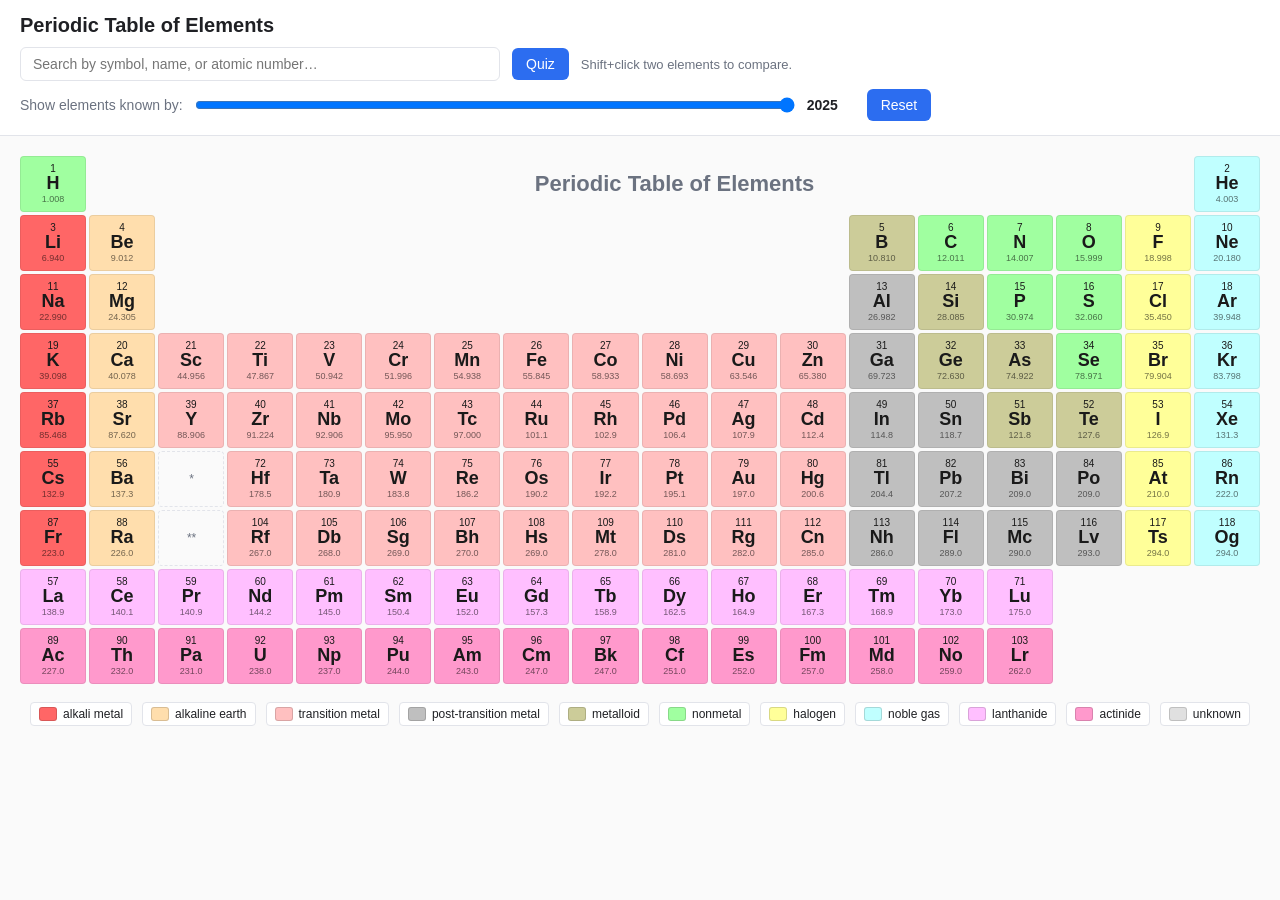
==== docs/index.html @ 4c55292b "chore: move static site from web/ to docs/ for GitHub Pages GitHub Pages "Deploy from branch" only a" ====
<!DOCTYPE html>
<html lang="en">
<head>
<meta charset="UTF-8">
<meta name="viewport" content="width=device-width, initial-scale=1.0">
<title>Periodic Table of Elements</title>
<link rel="stylesheet" href="style.css">
</head>
<body>
  <header>
    <h1>Periodic Table of Elements</h1>
    <div class="toolbar">
      <input id="search" type="text" placeholder="Search by symbol, name, or atomic number…" autocomplete="off">
      <button id="quiz-btn">Quiz</button>
      <span class="hint">Shift+click two elements to compare.</span>
    </div>
    <div class="timeline">
      <label for="year">Show elements known by:</label>
      <input id="year" type="range" min="1600" max="2025" value="2025">
      <span id="year-label">2025</span>
      <button id="year-reset">Reset</button>
    </div>
  </header>

  <main>
    <div id="grid" aria-label="Periodic table grid"></div>
    <div id="legend" aria-label="Category legend"></div>
  </main>

  <!-- Element detail modal -->
  <div id="detail-modal" class="modal" hidden>
    <div class="modal-card">
      <button class="close" data-close="detail-modal" aria-label="Close">×</button>
      <h2 id="detail-title">—</h2>
      <dl id="detail-fields"></dl>
      <button id="show-atom">Show atom</button>
    </div>
  </div>

  <!-- Atom visualization modal -->
  <div id="atom-modal" class="modal" hidden>
    <div class="modal-card atom-card">
      <button class="close" data-close="atom-modal" aria-label="Close">×</button>
      <h2 id="atom-title">Atom</h2>
      <canvas id="atom-canvas" width="600" height="600" aria-label="Bohr atom diagram"></canvas>
    </div>
  </div>

  <!-- Comparison modal -->
  <div id="compare-modal" class="modal" hidden>
    <div class="modal-card wide">
      <button class="close" data-close="compare-modal" aria-label="Close">×</button>
      <h2>Compare elements</h2>
      <table id="compare-table"></table>
    </div>
  </div>

  <!-- Quiz modal -->
  <div id="quiz-modal" class="modal" hidden>
    <div class="modal-card">
      <button class="close" data-close="quiz-modal" aria-label="Close">×</button>
      <h2>Quiz — Find the Element</h2>
      <p>Click the element shown below on the grid.</p>
      <p id="quiz-prompt" class="prompt">Press Start</p>
      <p id="quiz-timer">0.0 s</p>
      <p id="quiz-score">Score: 0 / 0</p>
      <button id="quiz-action">Start</button>
    </div>
  </div>

  <script src="app.js"></script>
</body>
</html>
---- docs/style.css ----
:root {
  --bg: #fafafa;
  --card-bg: #ffffff;
  --text: #1f2024;
  --muted: #6b7280;
  --border: #e2e4ea;
  --accent: #2c6df0;
  --accent-fg: #ffffff;
  --diff: #d35400;
}

* { box-sizing: border-box; }

html, body {
  margin: 0;
  padding: 0;
  background: var(--bg);
  color: var(--text);
  font-family: -apple-system, BlinkMacSystemFont, "Segoe UI", Roboto, "Helvetica Neue", Arial, sans-serif;
  font-size: 14px;
}

header {
  background: var(--card-bg);
  padding: 14px 20px;
  border-bottom: 1px solid var(--border);
  position: sticky;
  top: 0;
  z-index: 5;
}

h1 {
  margin: 0 0 10px 0;
  font-size: 20px;
}

.toolbar {
  display: flex;
  align-items: center;
  gap: 12px;
  margin-bottom: 8px;
  flex-wrap: wrap;
}

#search {
  flex: 1 1 360px;
  max-width: 480px;
  padding: 8px 12px;
  border: 1px solid var(--border);
  border-radius: 6px;
  font-size: 14px;
}

button {
  cursor: pointer;
  background: var(--accent);
  color: var(--accent-fg);
  border: none;
  border-radius: 6px;
  padding: 8px 14px;
  font-size: 14px;
}

button:hover { filter: brightness(1.05); }

.hint { color: var(--muted); font-size: 13px; }

.timeline {
  display: flex;
  align-items: center;
  gap: 10px;
  flex-wrap: wrap;
}

.timeline label { color: var(--muted); }

#year { flex: 1 1 320px; max-width: 600px; }

#year-label {
  display: inline-block;
  min-width: 50px;
  font-weight: 600;
}

main {
  padding: 20px;
}

#grid {
  display: grid;
  grid-template-columns: repeat(18, minmax(46px, 1fr));
  grid-template-rows: repeat(9, auto);
  gap: 3px;
  max-width: 1400px;
  margin: 0 auto;
}

.cell {
  position: relative;
  padding: 4px 2px;
  border-radius: 4px;
  text-align: center;
  cursor: pointer;
  color: #1a1a1a;
  user-select: none;
  border: 1px solid rgba(0,0,0,0.08);
  transition: transform 80ms ease, box-shadow 80ms ease;
  min-height: 56px;
  display: flex;
  flex-direction: column;
  justify-content: center;
  font-size: 12px;
}

.cell:hover {
  transform: translateY(-1px);
  box-shadow: 0 2px 6px rgba(0,0,0,0.18);
  z-index: 1;
}

.cell.dim { opacity: 0.18; }
.cell.hidden { visibility: hidden; }

.cell .z { font-size: 10px; line-height: 1; }
.cell .sym { font-size: 18px; font-weight: 700; line-height: 1.1; }
.cell .mass { font-size: 9px; color: rgba(0,0,0,0.55); }

.cell.compare-pick {
  outline: 3px solid #111;
  outline-offset: -3px;
}

.cell.flash-correct { background: #2ecc71 !important; }
.cell.flash-wrong { background: #e74c3c !important; }

.placeholder {
  background: transparent;
  border: 1px dashed var(--border);
  display: flex;
  align-items: center;
  justify-content: center;
  color: var(--muted);
  font-style: italic;
}

.title-banner {
  grid-column: 3 / span 15;
  grid-row: 1;
  align-self: center;
  text-align: center;
  font-size: 22px;
  font-weight: 700;
  color: var(--muted);
}

#legend {
  margin-top: 18px;
  display: flex;
  flex-wrap: wrap;
  gap: 10px;
  justify-content: center;
}

.legend-item {
  display: flex;
  align-items: center;
  gap: 6px;
  padding: 4px 8px;
  border-radius: 4px;
  border: 1px solid var(--border);
  background: var(--card-bg);
  font-size: 12px;
}

.legend-swatch {
  width: 18px;
  height: 14px;
  border-radius: 3px;
  border: 1px solid rgba(0,0,0,0.15);
}

/* Modals */
.modal {
  position: fixed;
  inset: 0;
  background: rgba(0,0,0,0.45);
  display: flex;
  align-items: center;
  justify-content: center;
  padding: 20px;
  z-index: 10;
}

.modal[hidden] { display: none; }

.modal-card {
  background: var(--card-bg);
  border-radius: 8px;
  padding: 22px 26px;
  min-width: 320px;
  max-width: 92vw;
  max-height: 92vh;
  overflow: auto;
  box-shadow: 0 10px 40px rgba(0,0,0,0.25);
  position: relative;
}

.modal-card.wide { min-width: 520px; }
.modal-card.atom-card { min-width: 620px; }

.modal-card h2 { margin: 0 0 14px 0; }

.modal-card .close {
  position: absolute;
  top: 8px; right: 12px;
  background: transparent;
  color: var(--muted);
  font-size: 24px;
  padding: 4px 8px;
}

.modal-card dl {
  display: grid;
  grid-template-columns: max-content 1fr;
  gap: 6px 18px;
  margin: 0 0 14px 0;
}

.modal-card dt { color: var(--muted); }
.modal-card dd { margin: 0; }

#compare-table {
  border-collapse: collapse;
  width: 100%;
}

#compare-table th, #compare-table td {
  padding: 6px 12px;
  border-bottom: 1px solid var(--border);
  text-align: left;
}

#compare-table tr.differs td:not(.label) { color: var(--diff); }
#compare-table td.delta { font-weight: 600; }

.prompt {
  font-size: 18px;
  font-weight: 700;
  margin: 6px 0;
}

#atom-canvas {
  display: block;
  margin: 0 auto;
  background: #ffffff;
  border-radius: 4px;
  border: 1px solid var(--border);
}

@media (max-width: 900px) {
  #grid { grid-template-columns: repeat(18, minmax(28px, 1fr)); }
  .cell { min-height: 38px; padding: 2px; }
  .cell .sym { font-size: 13px; }
  .cell .z { font-size: 8px; }
  .cell .mass { display: none; }
  h1 { font-size: 16px; }
}
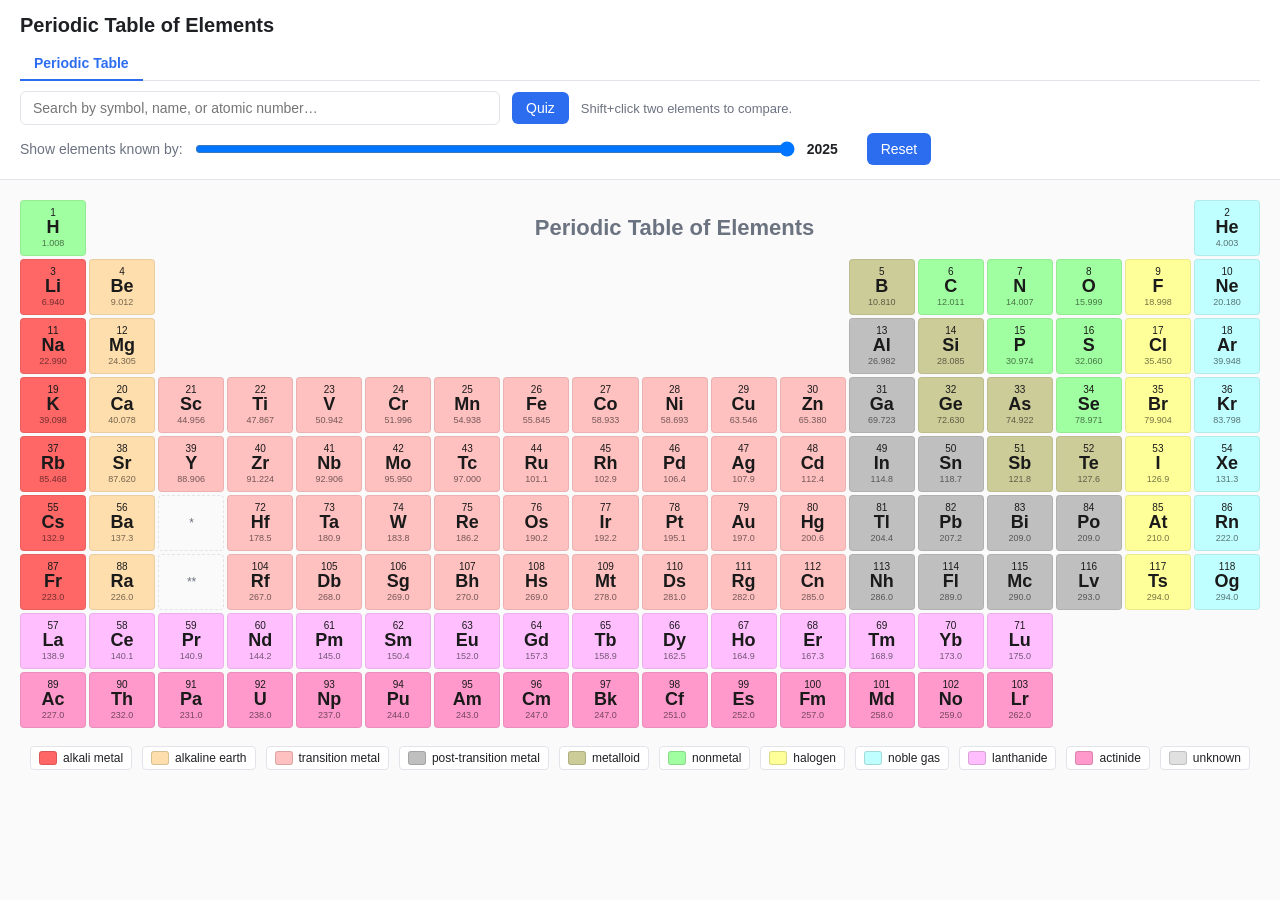
==== commit d408758e: "feat(web): add tab bar, hash router and topic contract test Co-Authored-By: Claude Opus 5.5 <noreply" ====
--- a/docs/index.html
+++ b/docs/index.html
@@ -9,22 +9,38 @@
 <body>
   <header>
     <h1>Periodic Table of Elements</h1>
-    <div class="toolbar">
-      <input id="search" type="text" placeholder="Search by symbol, name, or atomic number…" autocomplete="off">
-      <button id="quiz-btn">Quiz</button>
-      <span class="hint">Shift+click two elements to compare.</span>
-    </div>
-    <div class="timeline">
-      <label for="year">Show elements known by:</label>
-      <input id="year" type="range" min="1600" max="2025" value="2025">
-      <span id="year-label">2025</span>
-      <button id="year-reset">Reset</button>
+    <nav id="tabs" class="tabs" role="tablist" aria-label="Sections">
+      <button type="button" role="tab" data-tab="table" aria-selected="true">Periodic Table</button>
+    </nav>
+    <div id="table-controls">
+      <div class="toolbar">
+        <input id="search" type="text" placeholder="Search by symbol, name, or atomic number…" autocomplete="off">
+        <button id="quiz-btn">Quiz</button>
+        <span class="hint">Shift+click two elements to compare.</span>
+      </div>
+      <div class="timeline">
+        <label for="year">Show elements known by:</label>
+        <input id="year" type="range" min="1600" max="2025" value="2025">
+        <span id="year-label">2025</span>
+        <button id="year-reset">Reset</button>
+      </div>
     </div>
   </header>
 
-  <main>
+  <main id="table-view">
     <div id="grid" aria-label="Periodic table grid"></div>
     <div id="legend" aria-label="Category legend"></div>
+  </main>
+
+  <main id="topic-view" hidden>
+    <div id="diagram-switcher" class="diagram-switcher" role="group" aria-label="Diagrams"></div>
+    <div class="topic-layout">
+      <section class="diagram-col">
+        <div id="diagram-holder" class="diagram-holder"></div>
+        <div id="part-buttons" class="part-buttons" role="group" aria-label="Parts of this diagram"></div>
+      </section>
+      <aside id="info-panel" class="info-panel" aria-live="polite"></aside>
+    </div>
   </main>
 
   <!-- Element detail modal -->
@@ -55,12 +71,14 @@
     </div>
   </div>
 
-  <!-- Quiz modal -->
-  <div id="quiz-modal" class="modal" hidden>
-    <div class="modal-card">
-      <button class="close" data-close="quiz-modal" aria-label="Close">×</button>
-      <h2>Quiz — Find the Element</h2>
-      <p>Click the element shown below on the grid.</p>
+  <!-- Quiz panel (floating, draggable, non-modal) -->
+  <div id="quiz-panel" class="floating" hidden>
+    <div class="floating-header" id="quiz-drag-handle">
+      <span>Quiz — Find the Element</span>
+      <button class="close" data-close="quiz-panel" aria-label="Close">×</button>
+    </div>
+    <div class="floating-body">
+      <p class="muted">Click the element shown below on the grid.</p>
       <p id="quiz-prompt" class="prompt">Press Start</p>
       <p id="quiz-timer">0.0 s</p>
       <p id="quiz-score">Score: 0 / 0</p>
@@ -69,5 +87,6 @@
   </div>
 
   <script src="app.js"></script>
+  <script src="topics.js"></script>
 </body>
 </html>
--- a/docs/style.css
+++ b/docs/style.css
@@ -10,6 +10,8 @@
 }
 
 * { box-sizing: border-box; }
+
+[hidden] { display: none !important; }
 
 html, body {
   margin: 0;
@@ -257,6 +259,83 @@
   border: 1px solid var(--border);
 }
 
+/* Floating draggable panel (used by Quiz) */
+.floating {
+  position: fixed;
+  top: 120px;
+  left: 30px;
+  z-index: 20;
+  background: var(--card-bg);
+  border-radius: 8px;
+  box-shadow: 0 8px 30px rgba(0,0,0,0.22);
+  border: 1px solid var(--border);
+  min-width: 280px;
+  max-width: 360px;
+  user-select: none;
+}
+
+.floating[hidden] { display: none; }
+
+.floating-header {
+  display: flex;
+  align-items: center;
+  justify-content: space-between;
+  padding: 8px 10px 8px 14px;
+  background: #f1f3f7;
+  border-bottom: 1px solid var(--border);
+  border-radius: 8px 8px 0 0;
+  cursor: move;
+  font-weight: 600;
+}
+
+.floating-header .close {
+  background: transparent;
+  color: var(--muted);
+  padding: 0 6px;
+  font-size: 20px;
+  line-height: 1;
+}
+
+.floating-body {
+  padding: 14px 16px 16px 16px;
+}
+
+.floating-body .muted {
+  color: var(--muted);
+  margin: 0 0 8px 0;
+  font-size: 13px;
+}
+
+.floating-body p {
+  margin: 6px 0;
+}
+
+.floating.dragging {
+  box-shadow: 0 12px 36px rgba(0,0,0,0.32);
+}
+
+.tabs {
+  display: flex;
+  gap: 4px;
+  flex-wrap: wrap;
+  margin-bottom: 10px;
+  border-bottom: 1px solid var(--border);
+}
+
+.tabs button {
+  background: transparent;
+  color: var(--muted);
+  border-radius: 6px 6px 0 0;
+  border-bottom: 2px solid transparent;
+  margin-bottom: -1px;
+}
+
+.tabs button[aria-selected="true"] {
+  color: var(--accent);
+  border-bottom-color: var(--accent);
+  font-weight: 600;
+}
+
 @media (max-width: 900px) {
   #grid { grid-template-columns: repeat(18, minmax(28px, 1fr)); }
   .cell { min-height: 38px; padding: 2px; }
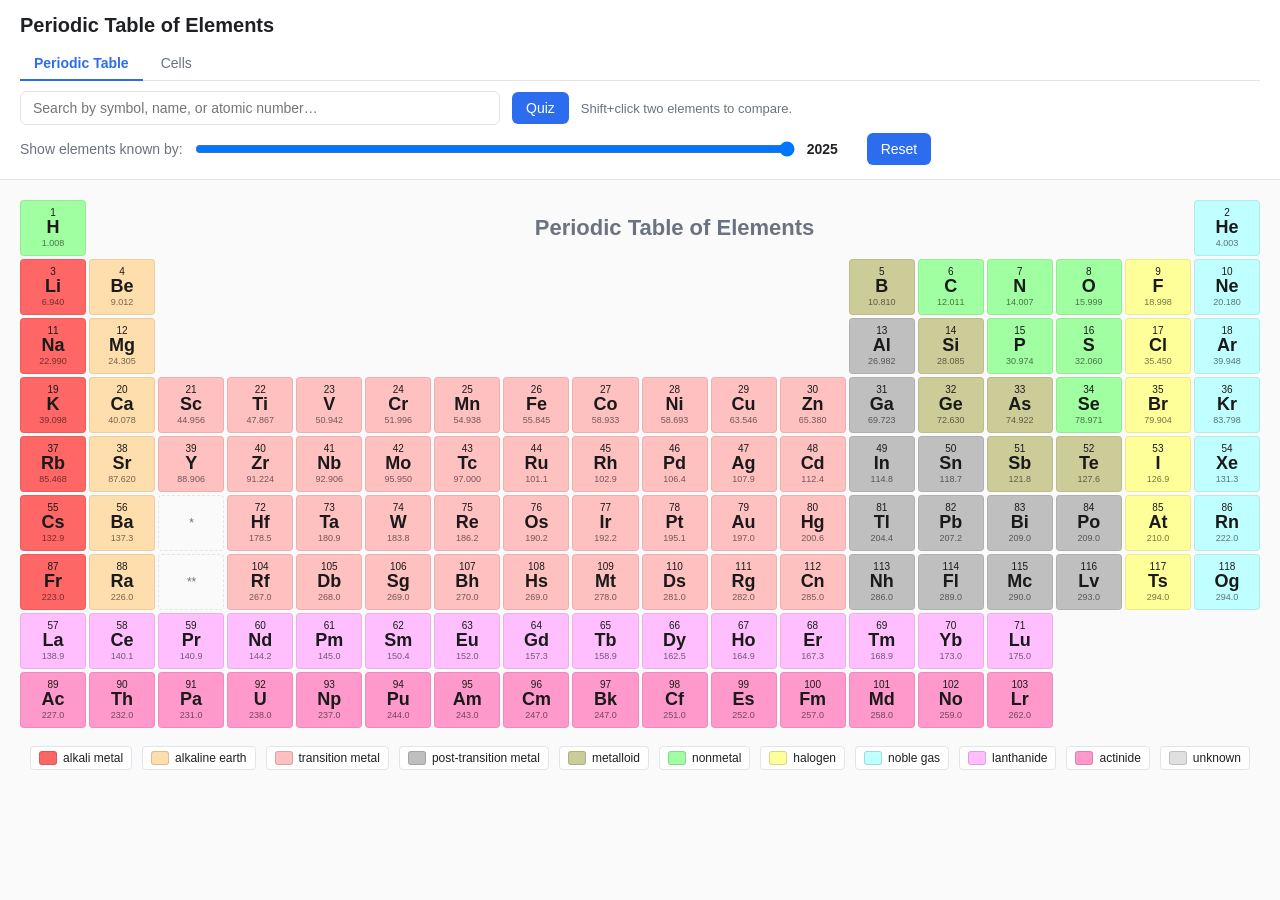
==== commit 93bea9ed: "feat(web): add diagram viewer and animal cell Co-Authored-By: Claude Opus 5.5 <noreply@anthropic.com" ====
--- a/docs/index.html
+++ b/docs/index.html
@@ -11,6 +11,7 @@
     <h1>Periodic Table of Elements</h1>
     <nav id="tabs" class="tabs" role="tablist" aria-label="Sections">
       <button type="button" role="tab" data-tab="table" aria-selected="true">Periodic Table</button>
+      <button type="button" role="tab" data-tab="cells" aria-selected="false">Cells</button>
     </nav>
     <div id="table-controls">
       <div class="toolbar">
--- a/docs/style.css
+++ b/docs/style.css
@@ -336,7 +336,92 @@
   font-weight: 600;
 }
 
+#topic-view { max-width: 1400px; margin: 0 auto; }
+
+.diagram-switcher {
+  display: flex;
+  gap: 8px;
+  flex-wrap: wrap;
+  margin-bottom: 12px;
+}
+
+.switch-btn,
+.part-buttons button {
+  background: var(--card-bg);
+  color: var(--text);
+  border: 1px solid var(--border);
+}
+
+.switch-btn[aria-pressed="true"],
+.part-buttons button[aria-pressed="true"] {
+  background: var(--accent);
+  color: var(--accent-fg);
+  border-color: var(--accent);
+}
+
+.topic-layout {
+  display: grid;
+  grid-template-columns: minmax(0, 3fr) minmax(260px, 2fr);
+  gap: 20px;
+  align-items: start;
+}
+
+.diagram-holder {
+  background: var(--card-bg);
+  border: 1px solid var(--border);
+  border-radius: 8px;
+  padding: 12px;
+}
+
+.diagram-holder svg {
+  display: block;
+  width: 100%;
+  height: auto;
+  max-height: 72vh;
+}
+
+.part {
+  cursor: pointer;
+  outline: none;
+  transition: opacity 120ms ease;
+}
+
+.part.hover,
+.part:focus-visible {
+  filter: brightness(1.1) drop-shadow(0 0 3px rgba(44, 109, 240, 0.9));
+}
+
+.has-selection .part:not(.selected) { opacity: 0.35; }
+
+.part.selected { filter: drop-shadow(0 0 4px rgba(44, 109, 240, 1)); }
+
+.part-buttons {
+  display: flex;
+  flex-wrap: wrap;
+  gap: 6px;
+  margin-top: 12px;
+}
+
+.part-buttons button { padding: 5px 10px; font-size: 13px; }
+
+.info-panel {
+  background: var(--card-bg);
+  border: 1px solid var(--border);
+  border-radius: 8px;
+  padding: 18px 20px;
+  font-size: 15px;
+  line-height: 1.5;
+}
+
+.info-panel h2 { margin: 0 0 6px 0; font-size: 20px; }
+.info-panel h3 { margin: 14px 0 4px 0; font-size: 14px; }
+.info-panel p { margin: 0 0 10px 0; }
+.info-panel .summary { font-weight: 600; }
+.info-panel .muted { color: var(--muted); }
+.info-panel ul { margin: 0; padding-left: 20px; }
+
 @media (max-width: 900px) {
+  .topic-layout { grid-template-columns: 1fr; }
   #grid { grid-template-columns: repeat(18, minmax(28px, 1fr)); }
   .cell { min-height: 38px; padding: 2px; }
   .cell .sym { font-size: 13px; }
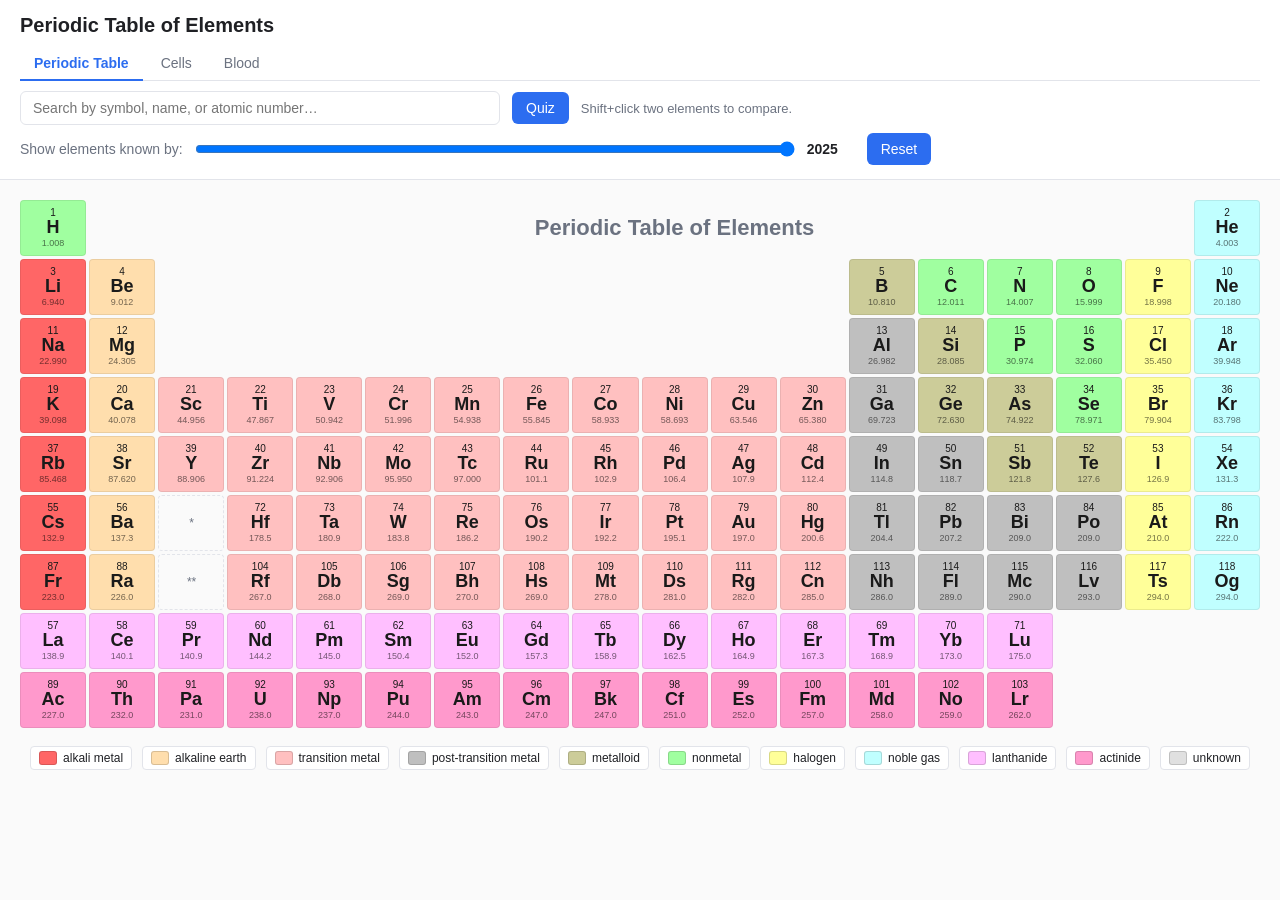
==== commit 7eb128a7: "feat(web): add Blood tab Co-Authored-By: Claude Opus 5.5 <noreply@anthropic.com>" ====
--- a/docs/index.html
+++ b/docs/index.html
@@ -12,6 +12,7 @@
     <nav id="tabs" class="tabs" role="tablist" aria-label="Sections">
       <button type="button" role="tab" data-tab="table" aria-selected="true">Periodic Table</button>
       <button type="button" role="tab" data-tab="cells" aria-selected="false">Cells</button>
+      <button type="button" role="tab" data-tab="blood" aria-selected="false">Blood</button>
     </nav>
     <div id="table-controls">
       <div class="toolbar">
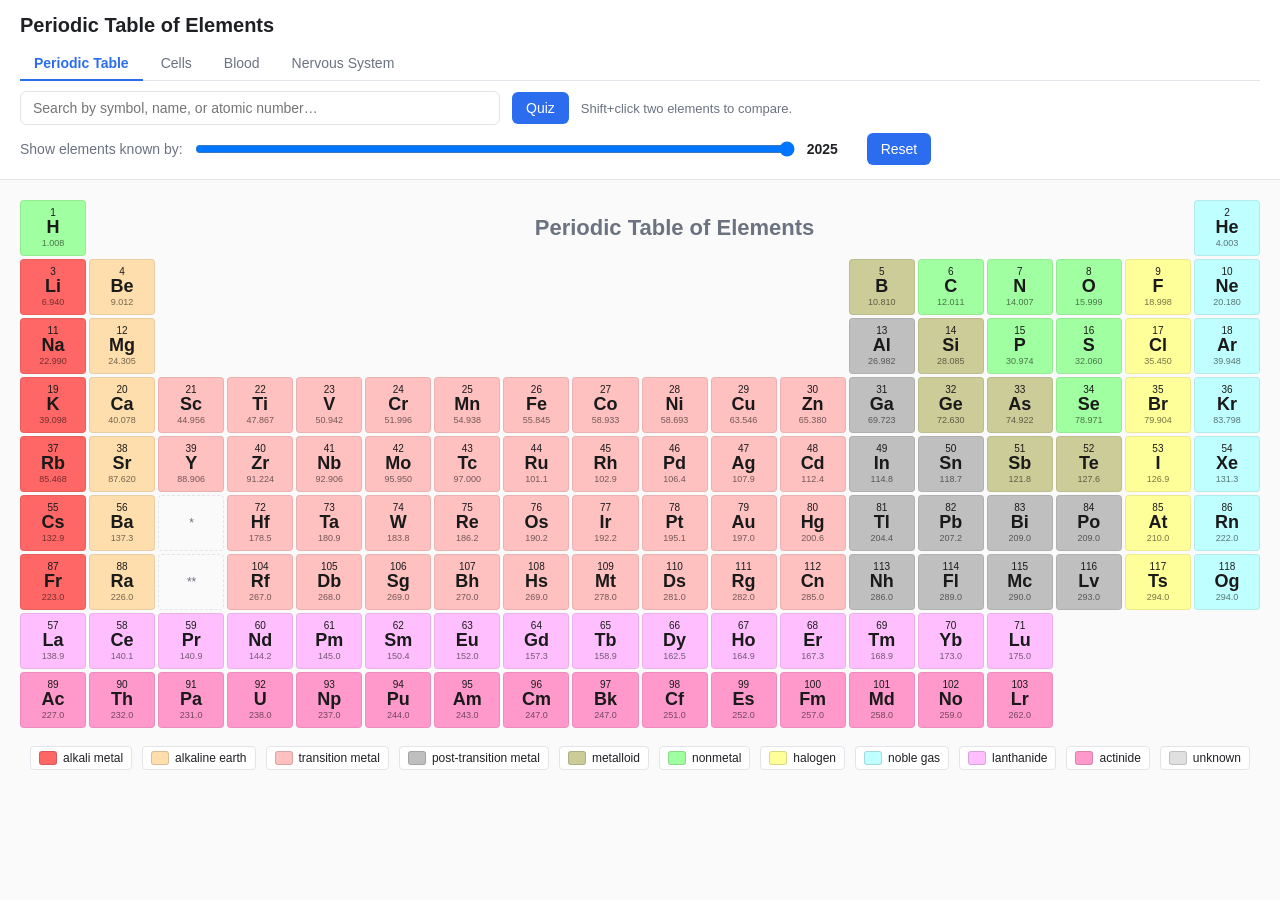
==== commit 0f455ddf: "feat(web): add Nervous System tab Co-Authored-By: Claude Opus 5.5 <noreply@anthropic.com>" ====
--- a/docs/index.html
+++ b/docs/index.html
@@ -13,6 +13,7 @@
       <button type="button" role="tab" data-tab="table" aria-selected="true">Periodic Table</button>
       <button type="button" role="tab" data-tab="cells" aria-selected="false">Cells</button>
       <button type="button" role="tab" data-tab="blood" aria-selected="false">Blood</button>
+      <button type="button" role="tab" data-tab="nervous" aria-selected="false">Nervous System</button>
     </nav>
     <div id="table-controls">
       <div class="toolbar">
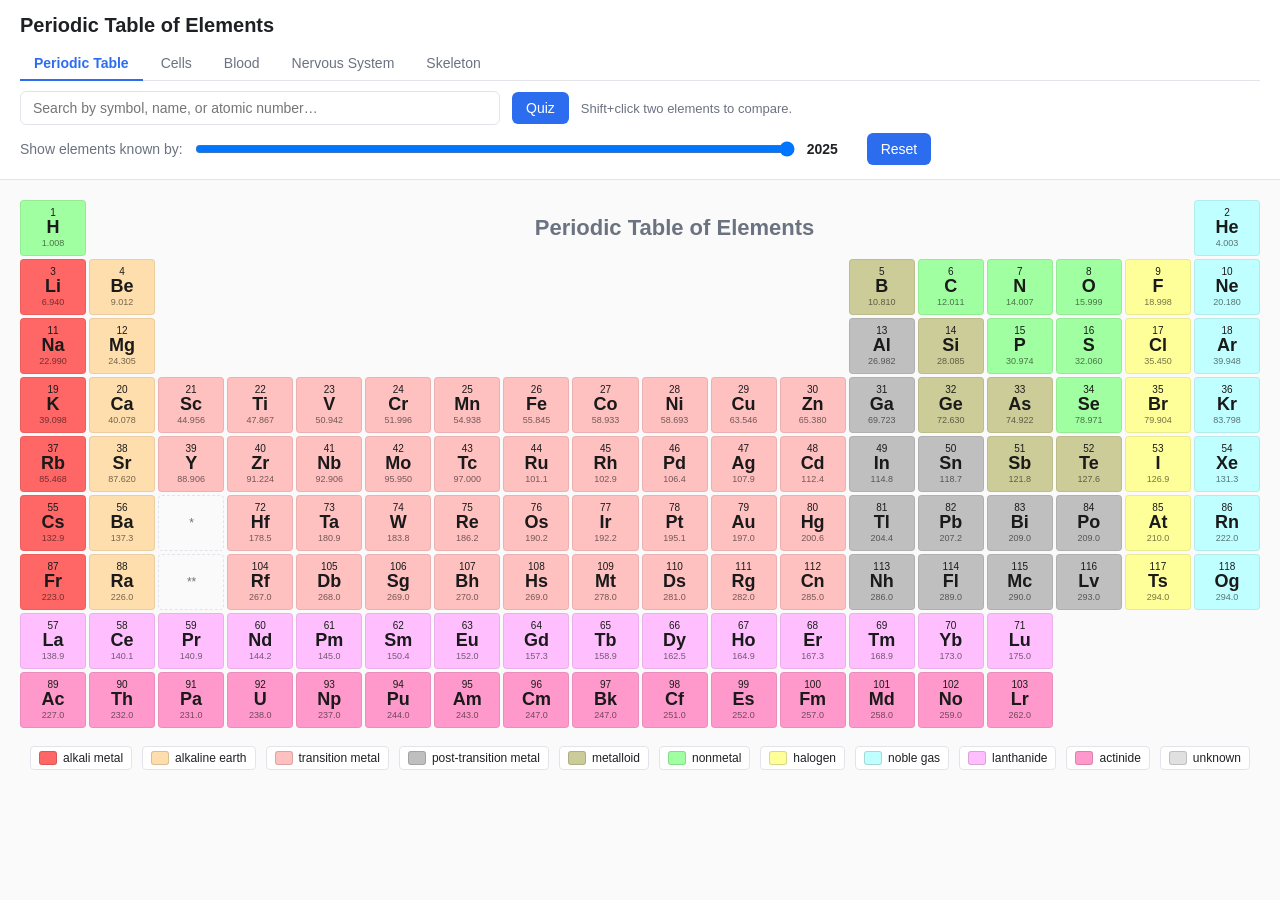
==== commit 87f4e584: "feat(web): add Skeleton tab Co-Authored-By: Claude Opus 5.5 <noreply@anthropic.com>" ====
--- a/docs/index.html
+++ b/docs/index.html
@@ -14,6 +14,7 @@
       <button type="button" role="tab" data-tab="cells" aria-selected="false">Cells</button>
       <button type="button" role="tab" data-tab="blood" aria-selected="false">Blood</button>
       <button type="button" role="tab" data-tab="nervous" aria-selected="false">Nervous System</button>
+      <button type="button" role="tab" data-tab="skeleton" aria-selected="false">Skeleton</button>
     </nav>
     <div id="table-controls">
       <div class="toolbar">
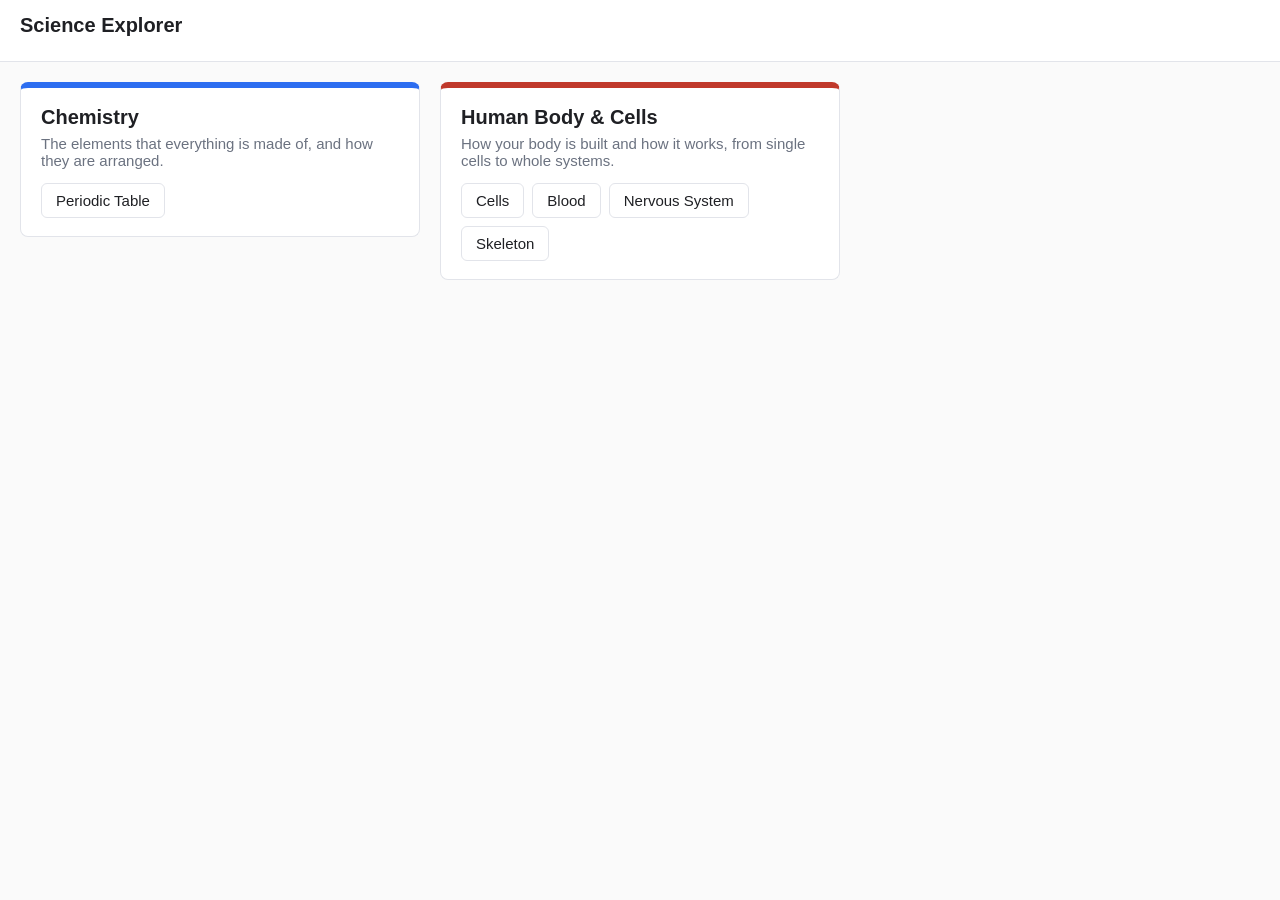
==== commit c23c1035: "feat(web): add Science Explorer home page and site map Replace the tab bar with a home page of subje" ====
--- a/docs/index.html
+++ b/docs/index.html
@@ -3,20 +3,21 @@
 <head>
 <meta charset="UTF-8">
 <meta name="viewport" content="width=device-width, initial-scale=1.0">
-<title>Periodic Table of Elements</title>
+<title>Science Explorer</title>
 <link rel="stylesheet" href="style.css">
 </head>
 <body>
   <header>
-    <h1>Periodic Table of Elements</h1>
-    <nav id="tabs" class="tabs" role="tablist" aria-label="Sections">
-      <button type="button" role="tab" data-tab="table" aria-selected="true">Periodic Table</button>
-      <button type="button" role="tab" data-tab="cells" aria-selected="false">Cells</button>
-      <button type="button" role="tab" data-tab="blood" aria-selected="false">Blood</button>
-      <button type="button" role="tab" data-tab="nervous" aria-selected="false">Nervous System</button>
-      <button type="button" role="tab" data-tab="skeleton" aria-selected="false">Skeleton</button>
+    <h1>Science Explorer</h1>
+    <nav id="topic-nav" aria-label="Topics" hidden>
+      <p class="trail">
+        <a href="#home">⌂ Home</a>
+        <span aria-hidden="true">›</span>
+        <span id="trail-subject"></span>
+      </p>
+      <div id="topic-row" class="topic-row"></div>
     </nav>
-    <div id="table-controls">
+    <div id="table-controls" hidden>
       <div class="toolbar">
         <input id="search" type="text" placeholder="Search by symbol, name, or atomic number…" autocomplete="off">
         <button id="quiz-btn">Quiz</button>
@@ -31,7 +32,12 @@
     </div>
   </header>
 
-  <main id="table-view">
+  <!-- Names the current page for screen readers; site.js moves focus here. -->
+  <h2 id="page-heading" class="sr-only" tabindex="-1">Home</h2>
+
+  <main id="home-view"></main>
+
+  <main id="table-view" hidden>
     <div id="grid" aria-label="Periodic table grid"></div>
     <div id="legend" aria-label="Category legend"></div>
   </main>
@@ -92,5 +98,6 @@
 
   <script src="app.js"></script>
   <script src="topics.js"></script>
+  <script src="site.js"></script>
 </body>
 </html>
--- a/docs/style.css
+++ b/docs/style.css
@@ -314,7 +314,22 @@
   box-shadow: 0 12px 36px rgba(0,0,0,0.32);
 }
 
-.tabs {
+.sr-only {
+  position: absolute;
+  width: 1px;
+  height: 1px;
+  margin: -1px;
+  overflow: hidden;
+  clip-path: inset(50%);
+  white-space: nowrap;
+}
+
+.trail { margin: 0 0 8px 0; }
+.trail a { color: var(--accent); text-decoration: none; }
+.trail a:hover { text-decoration: underline; }
+#trail-subject { font-weight: 600; }
+
+.topic-row {
   display: flex;
   gap: 4px;
   flex-wrap: wrap;
@@ -322,19 +337,63 @@
   border-bottom: 1px solid var(--border);
 }
 
-.tabs button {
-  background: transparent;
-  color: var(--muted);
-  border-radius: 6px 6px 0 0;
+.topic-row a {
+  padding: 8px 14px;
+  color: var(--muted);
+  text-decoration: none;
+  white-space: nowrap;
   border-bottom: 2px solid transparent;
   margin-bottom: -1px;
 }
 
-.tabs button[aria-selected="true"] {
+.topic-row a:hover { color: var(--text); }
+
+.topic-row a[aria-current="page"] {
   color: var(--accent);
   border-bottom-color: var(--accent);
   font-weight: 600;
 }
+
+#home-view { max-width: 1400px; margin: 0 auto; }
+
+.home-cards {
+  display: grid;
+  grid-template-columns: repeat(3, minmax(0, 1fr));
+  gap: 20px;
+  align-items: start;
+}
+
+.subject-card {
+  background: var(--card-bg);
+  border: 1px solid var(--border);
+  border-top: 6px solid var(--subject);
+  border-radius: 8px;
+  padding: 18px 20px;
+}
+
+.subject-card h2 { margin: 0 0 6px 0; font-size: 20px; }
+.subject-card p { margin: 0 0 14px 0; color: var(--muted); font-size: 15px; }
+
+.subject-card ul {
+  list-style: none;
+  margin: 0;
+  padding: 0;
+  display: flex;
+  flex-wrap: wrap;
+  gap: 8px;
+}
+
+.subject-card a {
+  display: inline-block;
+  padding: 8px 14px;
+  border: 1px solid var(--border);
+  border-radius: 6px;
+  color: var(--text);
+  text-decoration: none;
+  font-size: 15px;
+}
+
+.subject-card a:hover { border-color: var(--accent); color: var(--accent); }
 
 #topic-view { max-width: 1400px; margin: 0 auto; }
 
@@ -382,7 +441,6 @@
 
 .part {
   cursor: pointer;
-  outline: none;
   transition: opacity 120ms ease;
 }
 
@@ -391,7 +449,12 @@
   filter: brightness(1.1) drop-shadow(0 0 3px rgba(44, 109, 240, 0.9));
 }
 
+/* Cues that do not depend on CSS filter, which some browsers skip inside SVG. */
+.part:focus-visible { outline: 2px solid var(--accent); outline-offset: 2px; }
+.diagram-holder:has(.part.hover) .part:not(.hover):not(.selected) { opacity: 0.6; }
+
 .has-selection .part:not(.selected) { opacity: 0.35; }
+.has-selection:has(.part.hover) .part.hover:not(.selected) { opacity: 0.8; }
 
 .part.selected { filter: drop-shadow(0 0 4px rgba(44, 109, 240, 1)); }
 
@@ -422,6 +485,9 @@
 
 @media (max-width: 900px) {
   .topic-layout { grid-template-columns: 1fr; }
+  .home-cards { grid-template-columns: 1fr; }
+  .topic-row { flex-wrap: nowrap; overflow-x: auto; scrollbar-width: thin; }
+  .topic-row a { margin-bottom: 0; }
   #grid { grid-template-columns: repeat(18, minmax(28px, 1fr)); }
   .cell { min-height: 38px; padding: 2px; }
   .cell .sym { font-size: 13px; }
